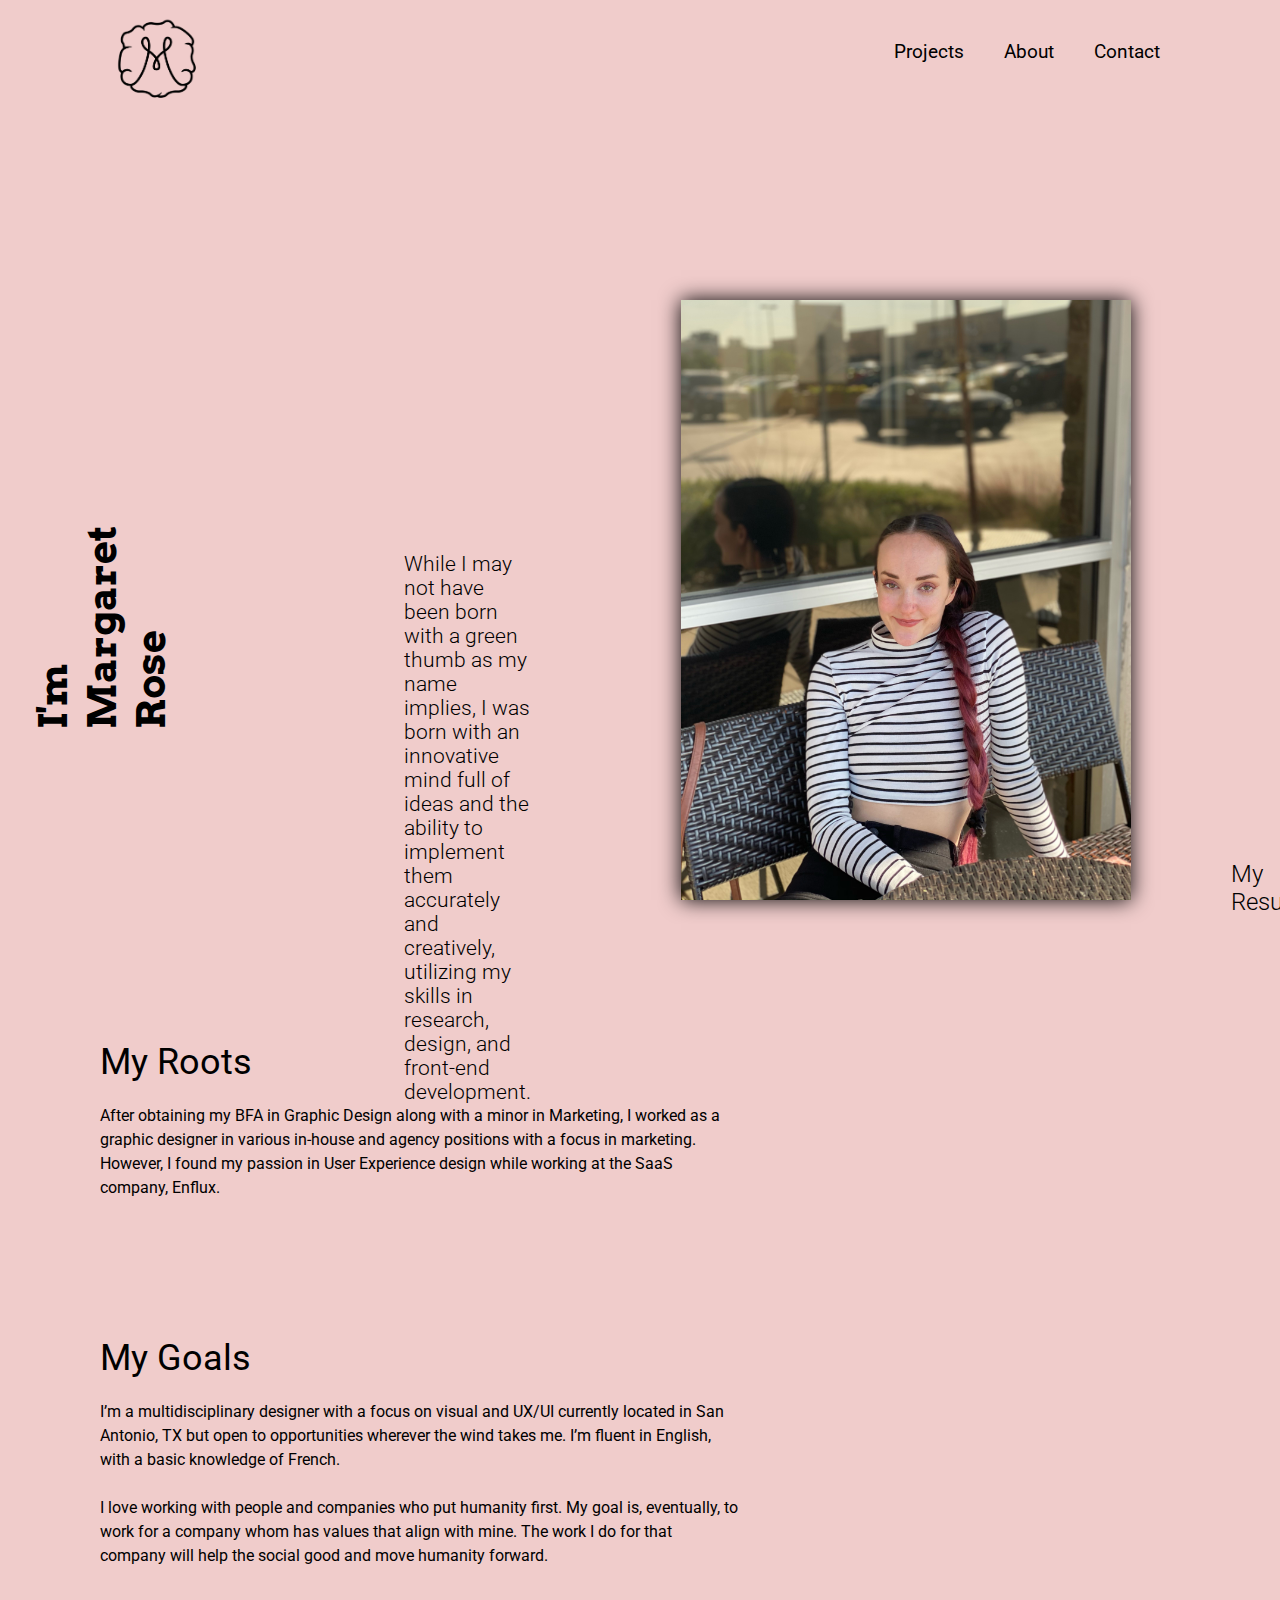
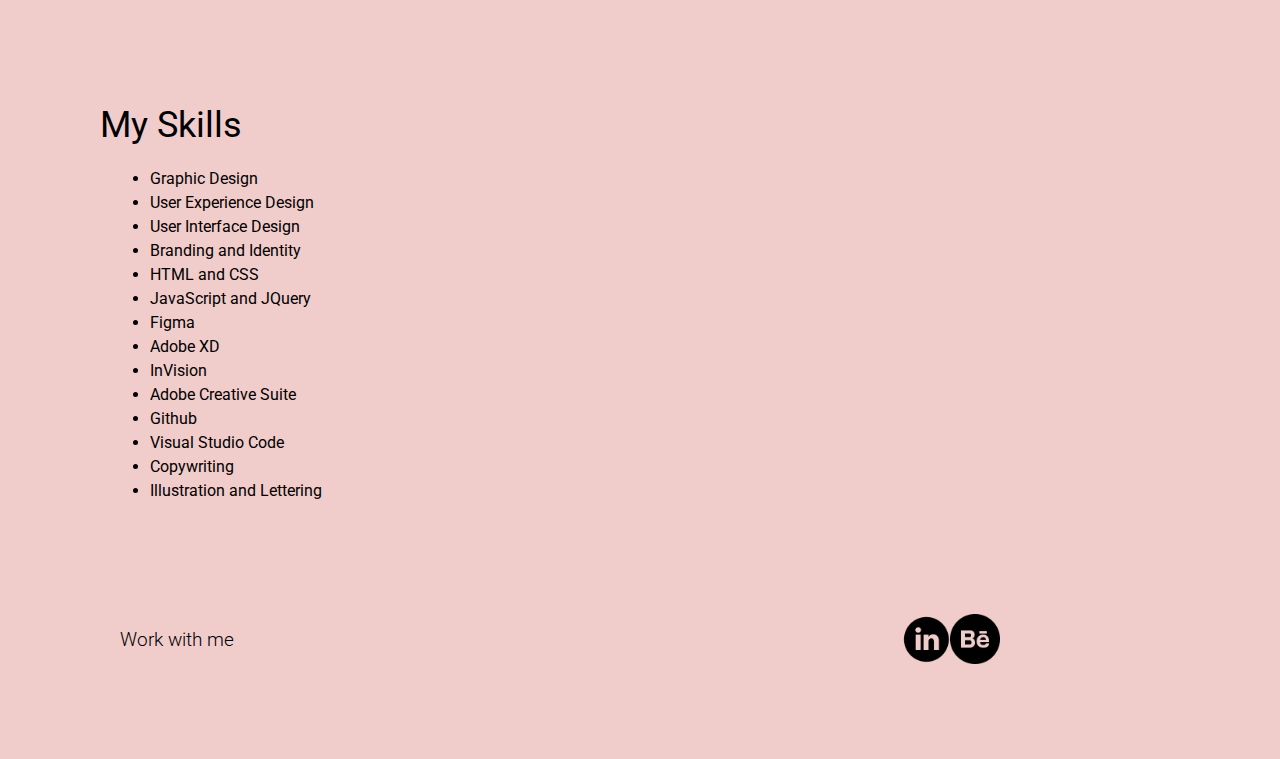
==== about.html @ aedf5156 "About Me & Projects Page" ====
<!DOCTYPE html>
<html>
<head>
  <link href="CSS/style.css" type="text/css" rel="stylesheet">
  <link href="preconnect" href="https://fonts.gstatic.com">
  <link href="https://fonts.googleapis.com/css2?family=Arvo:wght@400;700&family=Roboto:ital,wght@0,100;0,300;0,400;0,700;1,100;1,300&display=swap" rel="stylesheet">
</head>

<body style="margin: 0; background-color: #F0CCCB;">
<!-- Nav HTML -->
<div class="nav">
    <div class="logo"><a href="index.html"><img src="Images/Logo.png"></a></div>
    <div class="push">
         <a href="projects.html">Projects</a>
         <a href="about.html">About</a>
         <a href="#">Contact</a>
    </div>
</div>
<!-- Hero Section -->
<div class="hero">
    <h1>I'm Margaret Rose</h1>
    <h4>While I may not have been born with a green thumb as my name implies, I was born with an innovative mind full of ideas and the ability to implement them accurately and creatively, utilizing my skills in research, design, and front-end development.</h4>
    <div class="heroRight"><img src="Images/Margaret.jpg"></div>
    <a href="/Files/Grayson_Resume_updated2020.pdf" target="_blank"><h3>My Resume</h3><img src="icons/arrow-right-solid.svg"></a>
</div>
</div>
<!-- Info Section -->
<section class="info">
    <div id="roots">
        <h2>My Roots</h2>
        <p>After obtaining my BFA in Graphic Design along with a minor in Marketing, I worked as a graphic designer in various in-house and agency positions with a focus in marketing. However, I found my passion in User Experience design while working at the SaaS company, Enflux.</p>
    </div>
    <div id="goals">
        <h2>My Goals</h2>
        <p>I’m a multidisciplinary designer with a focus on visual and UX/UI currently located in San Antonio, TX but open to opportunities wherever the wind takes me. I’m fluent in English, with a basic knowledge of French. <br><br> I love working with people and companies who put humanity first. My goal is, eventually, to work for a company whom has values that align with mine. The work I do for that company will help the social good and move humanity forward.</p>
    </div>
    <div id="skills">
        <h2>My Skills</h2>
        <ul>
            <li>Graphic Design</li>
            <li>User Experience Design</li>
            <li>User Interface Design</li>
            <li>Branding and Identity</li>
            <li>HTML and CSS</li>
            <li>JavaScript and JQuery</li>
            <li>Figma</li>
            <li>Adobe XD</li>
            <li>InVision</li>
            <li>Adobe Creative Suite</li>
            <li>Github</li>
            <li>Visual Studio Code</li>
            <li>Copywriting</li>
            <li>Illustration and Lettering</li>
        </ul>

    </div>
</section>

<!-- Footer -->
<div class="footer">
    <a href="#"><h4>Work with me</h4></a>
    <div class="social">
        <a href="https://www.linkedin.com/in/margaret-rose-grayson/" target="_blank"><img src="icons/linkedin-icon.jpg"></a>
        <a href="https://www.behance.net/margaret-rose" target="_blank"><img src="icons/behance-icon.png"></a>
        <button onclick="topFunction()" id="top" title="Go to top"><h4>Back to top</h4></button>
    </div>  
</div>

<script>
    //Get the button
    var mybutton = document.getElementById("top");
    
    // When the user scrolls down 20px from the top of the document, show the button
    window.onscroll = function() {scrollFunction()};
    
    function scrollFunction() {
      if (document.body.scrollTop > 20 || document.documentElement.scrollTop > 20) {
        mybutton.style.display = "block";
      } else {
        mybutton.style.display = "none";
      }
    }
    
    // When the user clicks on the button, scroll to the top of the document
    function topFunction() {
      document.body.scrollTop = 0;
      document.documentElement.scrollTop = 0;
    }
    </script>
</body>
</html>
---- CSS/style.css ----
/* home navigation style */

.nav {
  display: flex;
  height: 200px;
  width: auto;
  background-color: #F0CCCB;
}

.push {
  display: flex;
  justify-content: flex-end;
  height: 100%;
  width: 100%;
  margin: 20px 100px 0 0;
}

.push a {
  text-decoration: none;
  padding: 20px;
  color: black;
  font-family: 'Roboto', Arial, Helvetica, sans-serif;
  font-size: 19px;
}

.push a:hover {
  text-decoration: underline;
}

.push a:active {
  text-decoration: none;
  font-weight: 700;
}

.logo img {
  display: flex;
  align-items: center;
  height: 100px;
  width: auto;
  padding: 10px 10px 10px 100px;
}

/* home hero section style */

.hero {
  display: flex;
  height: 800px;
  width: auto;
  background-color: #F0CCCB;
}

.hero h1 {
  display: flex;
  align-items: center;
  font-family: 'Arvo', serif;
  font-size: 40px;
  font-weight: 700;
  transform: rotate(-90deg);
  height: 100%;
  width: 100%;
  padding: 0 0 200px 200px;
}

.hero h3 {
  font-family: 'Roboto', arial, sans-serif;
  font-size: 24px;
  font-weight: 300;
  padding-bottom: 60px;
}

.hero h4 {
  display: flex;
  align-items: center;
  font-family: 'Roboto', arial, sans-serif;
  font-size: 21px;
  font-weight: 300;
  height: 100%;
  width: 100%;
  padding-top: 200px;
  padding-right: 150px;
}

.hero a {
  display: flex;
  align-items: flex-end;
  text-decoration: none;
  color: black;
  height: 100%;
  width: 100%;
}

.hero a:hover {
  text-decoration: underline;
}

.hero img {
  display: flex;
  align-items: flex-end;
  padding: 0 0 80px 20px;
  height: 30px;
  width: auto;
}

.heroRight {
  display: flex;
  align-items: center;
}

.heroRight img {
  height: 600px;
  width: auto;
  box-shadow: 0 0 20px black;
  margin-right: 100px;
  padding: 0;
}

/* Project Styling */
.caseStudy-FTC, .caseStudy-ACHR, .caseStudy-Equil {
  display: grid;
  grid-template-columns: 1fr 1fr;
  grid-template-rows: 1fr 1fr 1fr;
  grid-template-areas:
  "ftc mockup-ftc"
  "achr mockup-achr"
  "equil mockup-equil";
  height: 900px;
  width: auto;
}
.caseStudy-FTC {
  background-color: #05CBFE;
}

.caseStudy-ACHR {
  background-color: #A64E7E;
}

.caseStudy-Equil {
  background-color: black;
}

.caseStudy-Silence {
  background-color: lightgray;
}

.caseStudy-Broadway {
  background-color: #D1B836;
}

#ftc {
  width: 100%;
  height: 100%;
  grid-area: "ftc";
}

#ftc h2 {
  font-family: 'Roboto', arial, sans-serif;
  font-size: 36px;
  font-weight: 400;
  color: white;
  width: 100%;
  grid-column-start: 1;
  grid-row-start: 2;
  padding: 250px 0 0 100px;
}

#ftc h3 {
  font-family: 'Roboto', arial, sans-serif;
  font-size: 24px;
  font-weight: 100;
  color: white;
  width: 100%;
  padding: 0 0 0 100px;
}

.mockup-ftc img {
  grid-area: "mockup-ftc";
  grid-column-start: 2;
  grid-column-end: 2;
  grid-row-start: 1;
  grid-row-end: 3;
  width: 100%;
  height: auto;
}

#ftc a {
  text-decoration: none;
}

#achr {
  width: 100%;
  height: 100%;
  padding: 50px;
  grid-area: "achr";
  background-color: #A64E7E;
}

#achr h2 {
  font-family: 'Roboto', arial, sans-serif;
  font-size: 36px;
  font-weight: 400;
  color: white;
  padding: 250px 0 0 100px;
}

#achr h3 {
  font-family: 'Roboto', arial, sans-serif;
  font-size: 24px;
  font-weight: 100;
  color: white;
  padding: 0 0 0 100px;
}

.mockup-achr img {
  grid-area: "mockup-achr";
  grid-column-start: 2;
  grid-row-start: 1;
  grid-row-end: 3;
  width: 100%;
  height: auto;
}

#achr a {
  text-decoration: none;
}

#equil {
  height: 100%;
  width: 100%;
  padding: 50px;
  grid-area: "equil";
  background-color: black;
}

#equil h2 {
  font-family: 'Roboto', arial, sans-serif;
  font-size: 36px;
  font-weight: 400;
  color: white;
  padding: 250px 0 0 100px;
}
#equil h3 {
  font-family: 'Roboto', arial, sans-serif;
  font-size: 24px;
  font-weight: 100;
  color: white;
  padding: 0 0 0 100px;
}

.mockup-equil img {
  grid-area: "mockup-equil";
  grid-column-start: 2;
  grid-row-start: 1;
  grid-row-end: 3;
  width: 100%;
  height: auto;
}

#equil a {
  text-decoration: none;
}

/* footer style */

.footer {
  height: 200px;
  width: auto;
  padding: 20px;
  display: flex;
  background-color: #F0CCCB;
  z-index: 1;
}

.footer h4 {
  color: black;
  font-family: 'Roboto', Arial, Helvetica, sans-serif;
  font-size: 19px;
  font-weight: 300;
  margin-left: 100px;
}

.footer a {
  text-decoration: none;
  display: flex;
  align-items: center;
  width: 100%;
  height: 100%;
}

.footer a:hover {
  text-decoration: underline;
  color: #404142;
}

.social {
  display: flex;
  justify-content: flex-end;
  height: 100%;
  width: 100%;
  margin-right: 250px;
}

.social a {
  display: flex;
  justify-content: flex-end;
  height: 100%;
  width: 10%;
}

.social img {
  height: 50px;
  width: 50px;
  padding: 10px;
}

/* Back to top styling */

#top {
  display: none;
  position: fixed;
  bottom: 20px;
  right: 30px;
  z-index: 99;
  font-size: 18px;
  border: none;
  outline: none;
  background-color: #F0CCCB;
  padding: 0 15px;
  color: #414042;
  border-radius: 5px;
  box-shadow: 0 0 20px rgba(255, 255, 255, 0.8);
  font-family: 'Roboto', sans-serif;
  transition: all .5s ease;
}

#top:hover {
  background-color: #404142;
}

#top h4 {
  margin-left: 0;
}

#top:hover h4 {
  color: #F0CCCB;
}

/* FTC Nav Stylying */

.navBlue {
  display: flex;
  height: 200px;
  width: auto;
  background-color: #05CBFE;
}

.logo img {
  display: flex;
  align-items: center;
  height: 100px;
  width: auto;
  padding: 10px 10px 10px 100px;
}

/* Projects Styling */
.caseStudy-FTC, .caseStudy-ACHR, .caseStudy-Equil, .caseStudy-Broadway, .caseStudy-Silence {
  display: grid;
  grid-template-columns: 1fr 1fr;
  grid-template-rows: 1fr 1fr 1fr;
  grid-template-areas:
  "achr mockup-achr"
  "equil mockup-equil"
  "broadway mockup-broadway"
  "silence mockup-silence";
  height: 900px;
  width: auto;
  margin: 0;
}

#ftc {
  width: 100%;
  height: 100%;
  grid-area: "ftc";
}

#ftc h2 {
  font-family: 'Roboto', arial, sans-serif;
  font-size: 36px;
  font-weight: 400;
  color: white;
  width: 100%;
  grid-column-start: 1;
  grid-row-start: 2;
  padding: 250px 0 0 100px;
}

#ftc h3 {
  font-family: 'Roboto', arial, sans-serif;
  font-size: 24px;
  font-weight: 100;
  color: white;
  width: 100%;
  padding: 0 0 0 100px;
}

.mockup-ftc img {
  grid-area: "mockup-ftc";
  grid-column-start: 2;
  grid-column-end: 2;
  grid-row-start: span 3;
  width: 100%;
  height: auto;
}

#ftc a {
  text-decoration: none;
}

#achr {
  width: 100%;
  height: 900px;
  padding: 50px;
  grid-area: "achr";
  background-color: #A64E7E;
}

#achr h2 {
  font-family: 'Roboto', arial, sans-serif;
  font-size: 36px;
  font-weight: 400;
  color: white;
  padding: 250px 0 0 100px;
}

#achr h3 {
  font-family: 'Roboto', arial, sans-serif;
  font-size: 24px;
  font-weight: 100;
  color: white;
  padding: 0 0 0 100px;
}

.mockup-achr img {
  grid-area: "mockup-achr";
  grid-column-start: 2;
  grid-column-end: 2;
  grid-row-start: span 3;
  width: 100%;
  height: auto;
}

#achr a {
  text-decoration: none;
}

#equil {
  height: 100%;
  width: 100%;
  padding: 50px;
  grid-area: "equil";
  background-color: black;
}

#equil h2 {
  font-family: 'Roboto', arial, sans-serif;
  font-size: 36px;
  font-weight: 400;
  color: white;
  padding: 250px 0 0 100px;
}
#equil h3 {
  font-family: 'Roboto', arial, sans-serif;
  font-size: 24px;
  font-weight: 100;
  color: white;
  padding: 0 0 0 100px;
}

.mockup-equil img {
  grid-area: "mockup-equil";
  grid-column-start: 2;
  grid-column-end: 2;
  grid-row-start: span 3;
  width: 100%;
  height: 100%;
}

#equil a {
  text-decoration: none;
}

#broadway {
  height: 100%;
  width: 100%;
  padding: 50px;
  grid-area: "broadway";
}

#broadway h2 {
  font-family: 'Roboto', arial, sans-serif;
  font-size: 36px;
  font-weight: 400;
  color: white;
  padding: 250px 0 0 100px;
}

#broadway h3 {
  font-family: 'Roboto', arial, sans-serif;
  font-size: 24px;
  font-weight: 100;
  color: white;
  padding: 0 0 0 100px;
}

.mockup-broadway img {
  grid-area: "mockup-broadway";
  grid-column-start: 2;
  grid-column-end: 2;
  grid-row-start: span 3;
  width: 100%;
  height: 100%;
  padding-top: 150px;
}

#broadway a {
  text-decoration: none;
}

#silence {
  height: 900px;
  width: 100%;
  padding: 50px;
  grid-area: "silence";
}

#silence h2 {
  font-family: 'Roboto', arial, sans-serif;
  font-size: 36px;
  font-weight: 400;
  color: white;
  padding: 250px 0 0 100px;
}

#silence h3 {
  font-family: 'Roboto', arial, sans-serif;
  font-size: 24px;
  font-weight: 100;
  color: white;
  padding: 0 0 0 100px;
}

.mockup-silence img {
  grid-area: "mockup-silence";
  grid-column-start: 2;
  grid-row-start: 1;
  grid-row-start: span 3;
  width: 100%;
  height: 100%;
}

#silence a {
  text-decoration: none;
}

/* About Me Styling */

.info {
  background-color: #F0CCCB;
  line-height: 1.5em;
  padding-top: 20px;
}

.info a {
  font-family: 'Roboto', arial, sans-serif;
  font-size: 24px;
  font-weight: 300;
  justify-content: flex-end;
  text-decoration: none;
  color: black;
  height: 100%;
  width: 100%;
}

.info a:hover {
  text-decoration: underline;
}

.info img {
  padding: 0 0 15px 20px;
  height: 30px;
  width: auto;
}

.info h2 {
  font-family: 'Roboto', arial, sans-serif;
  font-size: 36px;
  font-weight: 400;
  color: black;
  padding-left: 100px;
  display: flex;

}

.info p {
  font-family: 'Roboto', arial, sans-serif;
  font-size: 16px;
  font-weight: 400;
  color: black;
  padding-left: 100px;
}

.info ul {
  padding-left: 150px;
}

.info li {
  font-family: 'Roboto', arial, sans-serif;
  font-size: 16px;
  font-weight: 400;
  color: black;
}

#roots {
  padding-bottom: 100px;
}

#roots p {
  height: auto;
  width: 50%;
}

#goals {
  padding-bottom: 100px;
}

#goals p {
  height: auto;
  width: 50%
}
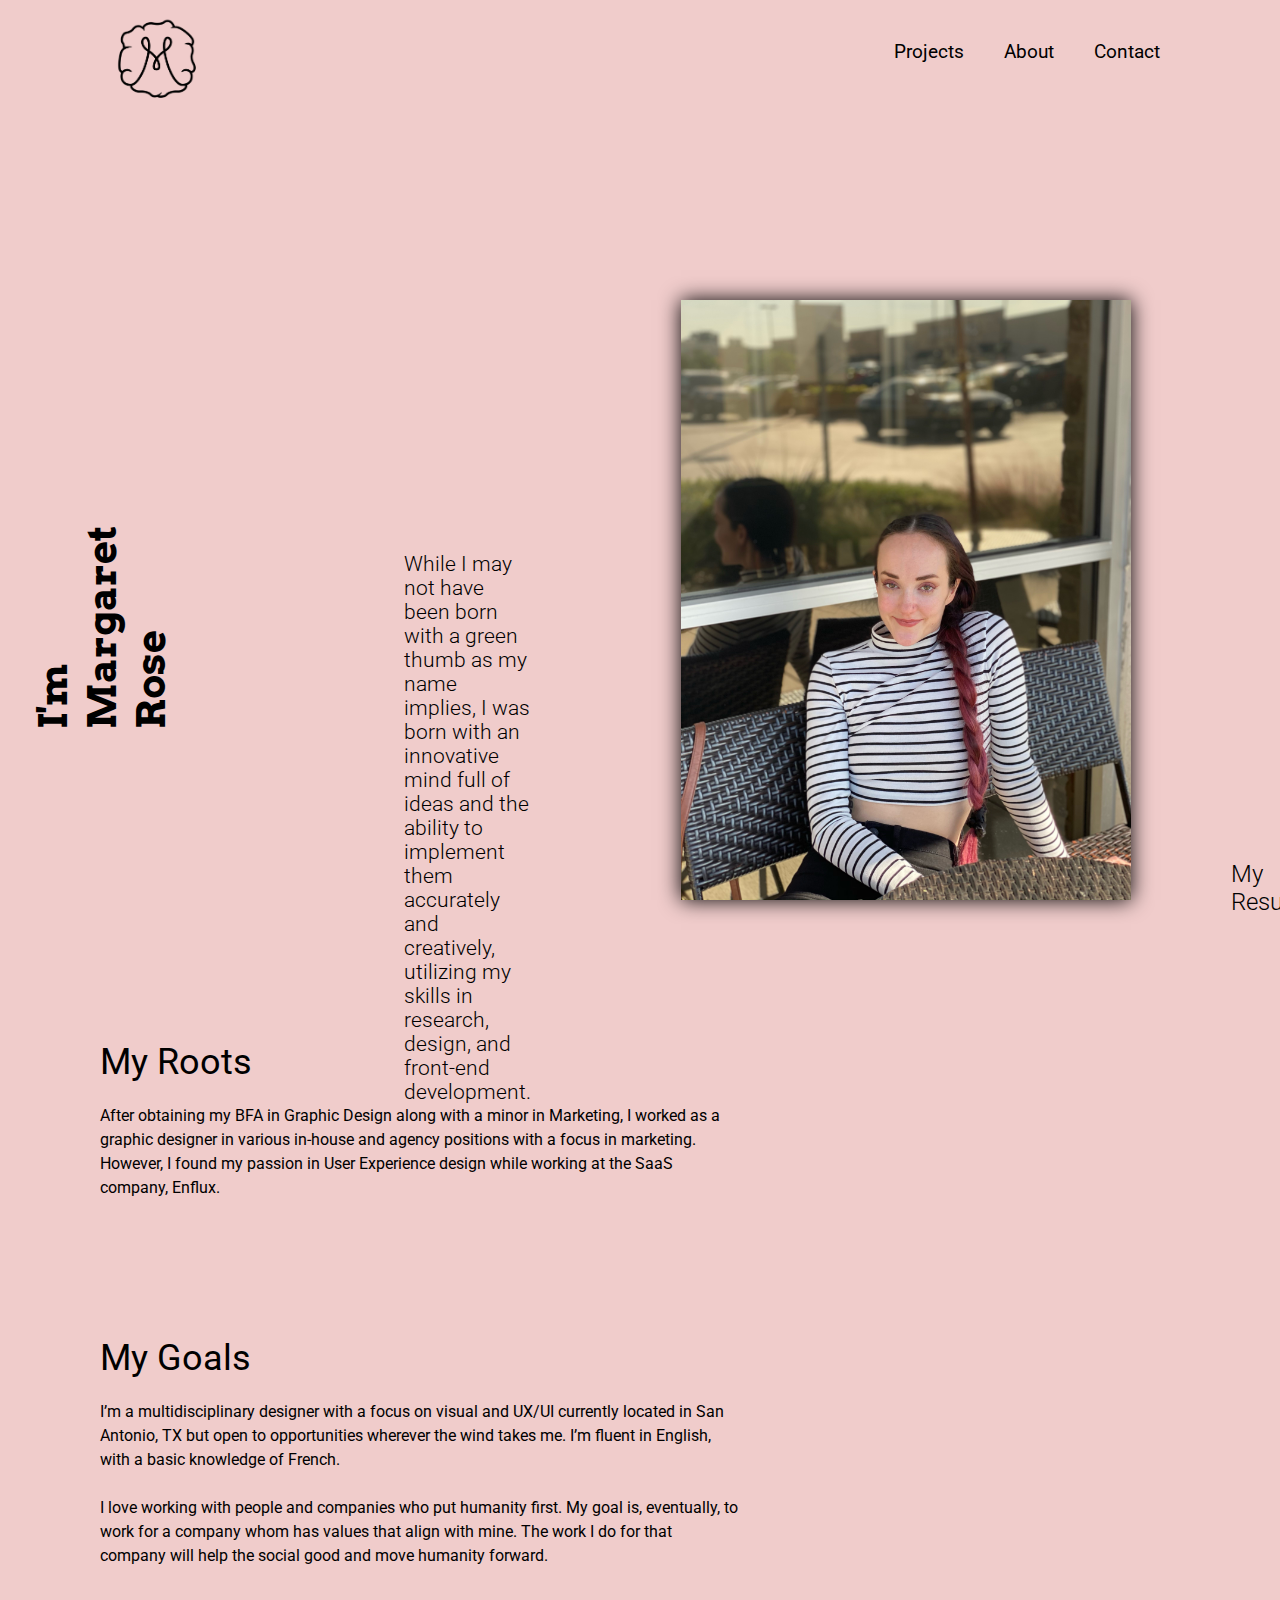
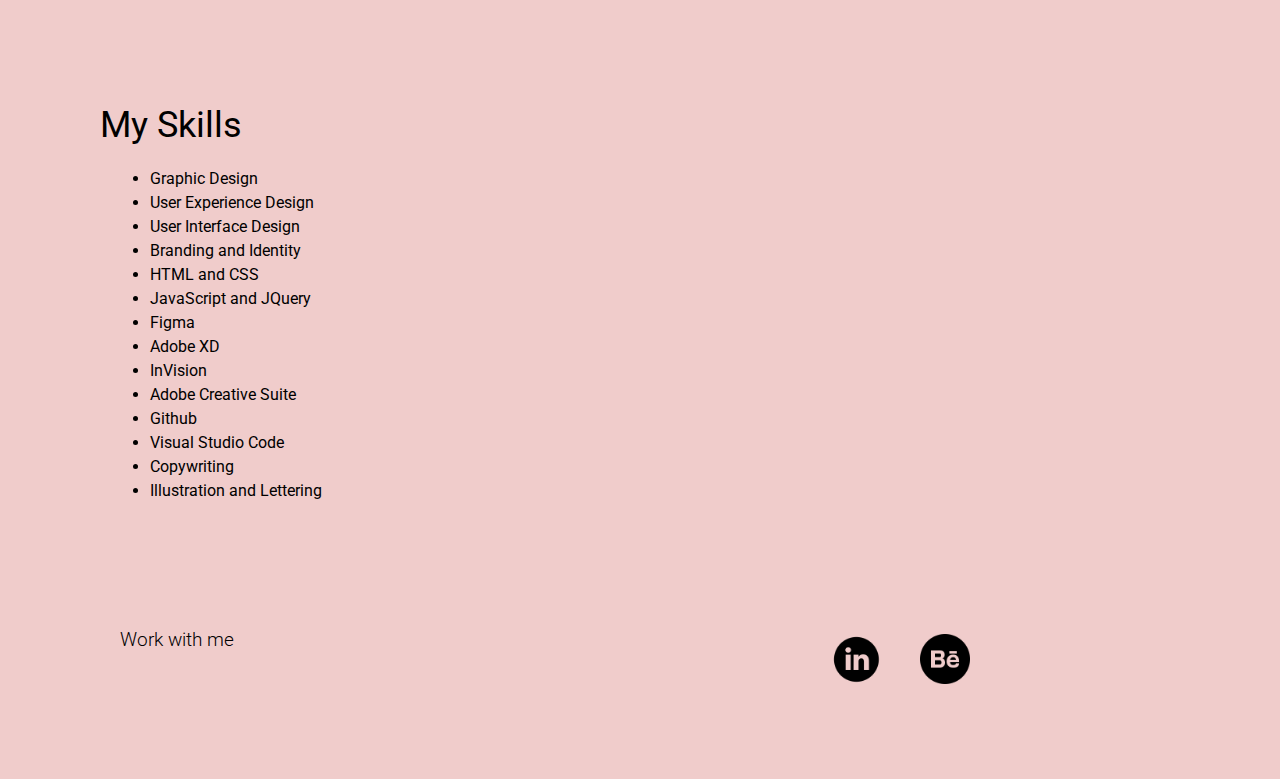
==== commit 703fc024: "Hamburger Fix and Media Queries" ====
--- a/about.html
+++ b/about.html
@@ -8,6 +8,9 @@
 
 <body style="margin: 0; background-color: #F0CCCB;">
 <!-- Nav HTML -->
+<div class="menu">
+  <span></span>
+</div>
 <div class="nav">
     <div class="logo"><a href="index.html"><img src="Images/Logo.png"></a></div>
     <div class="push">
@@ -87,5 +90,11 @@
       document.documentElement.scrollTop = 0;
     }
     </script>
+<script src="https://code.jquery.com/jquery-3.3.1.slim.min.js" integrity="sha384-q8i/X+965DzO0rT7abK41JStQIAqVgRVzpbzo5smXKp4YfRvH+8abtTE1Pi6jizo" crossorigin="anonymous"></script>
+<script>$(".menu").click(function() {
+    $(".menu").toggleClass("active");
+    $(".push").toggleClass("active");
+  });
+</script>
 </body>
 </html>--- a/CSS/style.css
+++ b/CSS/style.css
@@ -27,7 +27,7 @@
   text-decoration: underline;
 }
 
-.push a:active {
+.push a:visited {
   text-decoration: none;
   font-weight: 700;
 }
@@ -66,6 +66,7 @@
   font-size: 24px;
   font-weight: 300;
   padding-bottom: 60px;
+  align-items: center;
 }
 
 .hero h4 {
@@ -115,17 +116,36 @@
 }
 
 /* Project Styling */
-.caseStudy-FTC, .caseStudy-ACHR, .caseStudy-Equil {
+.caseStudy-FTC {
   display: grid;
   grid-template-columns: 1fr 1fr;
-  grid-template-rows: 1fr 1fr 1fr;
+  grid-template-rows: 1fr;
   grid-template-areas:
-  "ftc mockup-ftc"
-  "achr mockup-achr"
+  "ftc mockup-ftc";
+  height: 900px;
+  width: auto;
+}
+
+.caseStudy-ACHR {
+  display: grid;
+  grid-template-columns: 1fr 1fr;
+  grid-template-rows: 1fr;
+  grid-template-areas:
+  "achr mockup-achr";
+  height: 900px;
+  width: auto;
+}
+
+.caseStudy-Equil {
+  display: grid;
+  grid-template-columns: 1fr 1fr;
+  grid-template-rows: 1fr;
+  grid-template-areas:
   "equil mockup-equil";
   height: 900px;
   width: auto;
 }
+
 .caseStudy-FTC {
   background-color: #05CBFE;
 }
@@ -212,9 +232,6 @@
 
 .mockup-achr img {
   grid-area: "mockup-achr";
-  grid-column-start: 2;
-  grid-row-start: 1;
-  grid-row-end: 3;
   width: 100%;
   height: auto;
 }
@@ -226,7 +243,6 @@
 #equil {
   height: 100%;
   width: 100%;
-  padding: 50px;
   grid-area: "equil";
   background-color: black;
 }
@@ -304,12 +320,13 @@
   justify-content: flex-end;
   height: 100%;
   width: 10%;
+  padding: 20px;
 }
 
 .social img {
   height: 50px;
   width: 50px;
-  padding: 10px;
+  padding: 20px;
 }
 
 /* Back to top styling */
@@ -362,14 +379,22 @@
 }
 
 /* Projects Styling */
-.caseStudy-FTC, .caseStudy-ACHR, .caseStudy-Equil, .caseStudy-Broadway, .caseStudy-Silence {
+.caseStudy-Broadway {
   display: grid;
   grid-template-columns: 1fr 1fr;
-  grid-template-rows: 1fr 1fr 1fr;
+  grid-template-rows: 1fr;
   grid-template-areas:
-  "achr mockup-achr"
-  "equil mockup-equil"
-  "broadway mockup-broadway"
+  "broadway mockup-broadway";
+  height: 900px;
+  width: auto;
+  margin: 0;
+}
+
+.caseStudy-Silence {
+  display: grid;
+  grid-template-columns: 1fr 1fr;
+  grid-template-rows: 1fr;
+  grid-template-areas:
   "silence mockup-silence";
   height: 900px;
   width: auto;
@@ -404,9 +429,6 @@
 
 .mockup-ftc img {
   grid-area: "mockup-ftc";
-  grid-column-start: 2;
-  grid-column-end: 2;
-  grid-row-start: span 3;
   width: 100%;
   height: auto;
 }
@@ -417,8 +439,7 @@
 
 #achr {
   width: 100%;
-  height: 900px;
-  padding: 50px;
+  height: 100%;
   grid-area: "achr";
   background-color: #A64E7E;
 }
@@ -441,9 +462,6 @@
 
 .mockup-achr img {
   grid-area: "mockup-achr";
-  grid-column-start: 2;
-  grid-column-end: 2;
-  grid-row-start: span 3;
   width: 100%;
   height: auto;
 }
@@ -455,7 +473,6 @@
 #equil {
   height: 100%;
   width: 100%;
-  padding: 50px;
   grid-area: "equil";
   background-color: black;
 }
@@ -477,9 +494,6 @@
 
 .mockup-equil img {
   grid-area: "mockup-equil";
-  grid-column-start: 2;
-  grid-column-end: 2;
-  grid-row-start: span 3;
   width: 100%;
   height: 100%;
 }
@@ -513,9 +527,6 @@
 
 .mockup-broadway img {
   grid-area: "mockup-broadway";
-  grid-column-start: 2;
-  grid-column-end: 2;
-  grid-row-start: span 3;
   width: 100%;
   height: 100%;
   padding-top: 150px;
@@ -550,11 +561,9 @@
 
 .mockup-silence img {
   grid-area: "mockup-silence";
-  grid-column-start: 2;
-  grid-row-start: 1;
-  grid-row-start: span 3;
-  width: 100%;
-  height: 100%;
+  width: 100%;
+  height: 100%;
+  padding: 0;
 }
 
 #silence a {
@@ -637,4 +646,194 @@
   width: 50%
 }
 
-
+/* Responsiveness */
+
+@media screen and (max-width: 600px){
+  .caseStudy-FTC {
+    grid-template-columns: 1fr;
+    grid-template-rows: 1fr 1fr;
+    grid-template-areas:
+    "ftc"
+    "mockup-ftc";
+  }
+  .caseStudy-ACHR {
+    grid-template-columns: 1fr;
+    grid-template-rows: 1fr 1fr;
+    grid-template-areas:
+    "achr"
+    "mockup-achr";
+  }
+  .caseStudy-Equil {
+    grid-template-columns: 1fr;
+    grid-template-rows: 1fr 1fr;
+    grid-template-areas:
+    "equil"
+    "mockup-equil";
+  }
+  .caseStudy-Broadway {
+    grid-template-columns: 1fr;
+    grid-template-rows: 1fr 1fr;
+    grid-template-areas:
+    "broadway"
+    "mockup-broadway";
+  }
+  .caseStudy-Silence {
+    grid-template-columns: 1fr;
+    grid-template-rows: 1fr 1fr;
+    grid-template-areas:
+    "silence"
+    "mockup-silence";
+  }
+  .push a {
+    display: none;
+  }
+  .push.active a {
+    display: block;
+  }
+  .hero {
+    padding: 0;
+  }
+  .heroRight img {
+    height: 400px;
+    width: auto;
+    box-shadow: 0 0 20px black;
+    justify-content: flex-start;
+  }
+  .hero a {
+    display: flex;
+    align-items: flex-end;
+    justify-content: center;
+    text-decoration: none;
+    color: black;
+    height: 100%;
+    width: 100%;
+  }
+  .hero h1 {
+    display: flex;
+    align-items: center;
+    font-family: 'Arvo', serif;
+    font-size: 40px;
+    font-weight: 700;
+    transform: rotate(-90deg);
+    height: 100%;
+    width: 100%;
+    padding: 0;
+  }
+  .hero h4 {
+    padding-right: 0;
+    padding-top: 500px;
+    flex-direction: column;
+    align-items: flex-start;
+  }
+  #achr h2 {
+    width: 100%;
+    justify-content: center;
+    padding: 0;
+  }
+  #achr h3 {
+    width: 50%;
+    padding: 0;
+  }
+  .mockup-achr img {
+    width: 100%;
+    justify-content: center;
+  }
+  #broadway h2 {
+    width: 80%;
+    justify-content: center;
+    padding: 0;
+  }
+  #broadway h3 {
+    width: 50%;
+    padding: 0;
+  }
+  .mockup-broadway img {
+    width: 100%;
+    justify-content: center;
+    padding: 0;
+  }
+  #equil {
+    margin: 50px;
+  }
+  #equil h2 {
+    width: 80%;
+    justify-content: center;
+    padding: 0;
+  }
+  #equil h3 {
+    width: 50%;
+    padding: 0;
+  }
+  .mockup-equil img {
+    width: 100%;
+    justify-content: center;
+    padding: 0;
+  }
+  #silence h2 {
+    width: 100%;
+    justify-content: center;
+    padding: 0;
+  }
+  #silence h3 {
+    width: 50%;
+    padding: 0;
+  }
+  .mockup-silence img {
+    width: 100%;
+    justify-content: center;
+    padding: 0;
+  }
+
+  
+  .menu {
+      position:fixed;
+      top:30px;
+      right:0;
+      background-color: transparent;
+      height:50px;
+      width:50px;
+      cursor:pointer;
+      transition:0.3s;
+      z-index:9999;
+    }
+    .menu span {
+      position:absolute;
+      height:3px;
+      width:25px;
+      background-color: black;
+      top:50%;
+      left:50%;
+      transform: translate(-50%,-50%);
+      transition:0.3s;
+    }
+    .menu span:before {
+      content:'';
+      position:absolute;
+      top:-8px;
+      background-color:black;
+      height:3px;
+      width:25px;
+      transition:0.3s;
+    }
+    .menu span:after {
+      content:'';
+      position:absolute;
+      top:8px;
+      background-color:black;
+      height:3px;
+      width:25px;
+      transition:0.3s;
+    }
+    .menu.active span {
+      background-color:transparent; 
+    }
+    .menu.active span:before { 
+      transform: rotate(45deg);
+      top:0; 
+    }
+    .menu.active span:after { 
+      transform: rotate(-45deg);
+      top:0; 
+    }
+}
+
